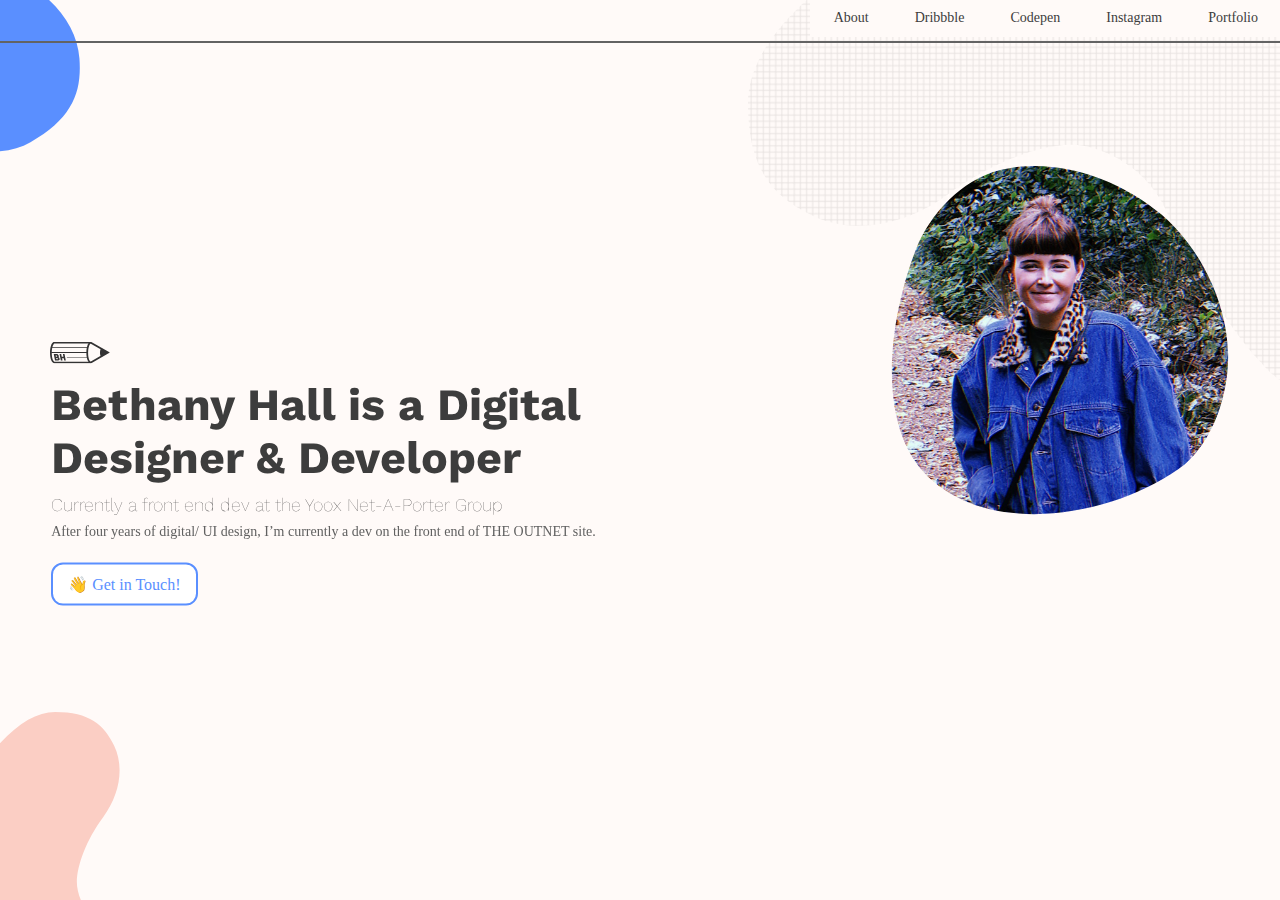
==== index.html @ 17c7e854 "About popup and new image on hp" ====
<!doctype html>
<html lang="en-US">

<head>
	<meta charset="UTF-8">
	<meta http-equiv="X-UA-Compatible" content="IE=edge">
	<meta name="viewport" content="width=device-width, initial-scale=1">
	<title>Bethany Hall</title>
	<link href="css/singlePageTemplate.css" rel="stylesheet" type="text/css">
	<link href="https://fonts.googleapis.com/css?family=Work+Sans" rel="stylesheet">
	<style type="text/css">
	</style>
</head>

<div id="popupbox">
	<div class="menu-bar"><p>about.txt</p><img src="images/hide.svg" id="close" alt=""/></div>
<div class="popuptext"><h2>Hi.</h2><br><p> I'm Beth, a Product Designer/ Developer. Currently doing HTML/CSS at Net-A-Porter.<br> I love interface design, css animation and also making comic books at @bethanyhalldraws. </p>
</div></div>

<body>
	<img src="images/Path 4.svg" id="path2" alt="" />
	<img src="images/Path 3.svg" id="path" alt="" />
	<img src="images/Path 2.svg" id="path1" alt="" />
	<img src="https://res.cloudinary.com/dp0nsev5h/image/upload/v1534453511/Oval2.png" id="oval" alt="" />
	<header class="header-right">
		<a id="button"><img src="images/menu.svg" id="show" alt=""/><img src="images/hide.svg" id="hide" alt=""/></a>
		<div id="Demo1">
			<ul>
				<li class="background-cell"></li>
				<li><a class="active" href="https://www.behance.net/bmhall" target="_blank">Portfolio</a></li>
				<li><a class="active" href="https://www.instagram.com/bethanyhalldraws" target="_blank">Instagram</a></li>
				<li><a class="active" href="https://www.codepen.io/bethanymayhall" target="_blank">Codepen</a></li>
				<li><a class="active" href="https://dribbble.com/bethanyhall" target="_blank">Dribbble</a></li>
				<li><a class="active" id="popup" target="_blank">About</a></li>
			</ul>
		</div>
	</header>

	<div class="item item--style-1"
		data-animation-path-duration="800"
		data-animation-path-easing="easeInOutCubic"
		data-path-elasticity="300"
		data-morph-path="M 189,80.37 C 232.6,46.67 352.5,67.06 350.9,124.1 349.5,173.4 311.7,168 312.4,248.1 312.9,301.1 382.5,319.2 368.5,379.1 349.4,460.6 137.7,467.5 117.6,386.3 98.68,309.7 171.5,292.2 183.6,240.1 195.7,188.2 123.8,130.7 189,80.37 Z"
		data-path-scaleX="0.8"
		data-path-scaleY="1.1"
		data-path-translateX="0"
		data-path-translateY="30"
		data-path-rotate="5"
		data-animation-image-duration="800"
		data-animation-image-easing="easeInOutQuart"
		data-image-elasticity="300"
		data-image-scaleX="1.2"
		data-image-scaleY="1.2"
		data-image-translateX="-20"
		data-image-translateY="-45"
		data-image-rotate="-5"
		data-animation-deco-duration="1300"
		data-animation-deco-easing="easeOutQuad"
		data-deco-elasticity="300"
		data-deco-scaleX="0.8"
		data-deco-scaleY="0.9"
		data-deco-translateX="-5"
		data-deco-translateY="-5"
		data-deco-rotate="2">
	<svg class="item__svg" width="500px" height="500px" viewBox="0 0 500 500" border-radius="280px">
		<clipPath id="clipShape1">
			<path class="item__clippath" d="M 189,80.37 C 243,66.12 307.3,87.28 350.9,124.1 389.3,156.6 417,211.2 418.1,263.4 419.1,305.7 401.8,355.6 368.5,379.1 298.8,428 179.2,446.4 117.6,386.3 65.4,335.3 78.55,230.3 105.5,160.5 119.7,123.6 152.6,89.85 189,80.37 Z" />
		</clipPath>
		<g class="item__deco">
			<use xlink:href="#deco1" />
		</g>
		<g clip-path="url(#clipShape1)">
			<image class="item__img" xlink:href="images/meme.png" x="0" y="0" height="500px" width="500px" />
		</g>
	</svg>
</div>

	<section>
		<div class="textContainer column">
			<img class="logo" src="images/Group 2.svg">
			<h1>Bethany Hall is a Digital Designer & Developer</h1>
			<h2>Currently a front end dev at the Yoox Net-A-Porter Group</h2>
			<p> After four years of digital/ UI design, I’m currently a dev on the front end of THE OUTNET site.</p>
			<a id="contactME" class="wiggle" href="mailto:beth@bmhall.co.uk">👋 Get in Touch!</a>
		</div>
	</section>
</body>
</html>



<script>
	var button = document.getElementById("button"),
		div = document.getElementById("Demo1");
	img = document.getElementById('show');
	img2 = document.getElementById('hide');

	button.addEventListener("click", function() {
		if (div.style.display == 'block') {
			div.style.display = 'none';
			img.style.display = 'block';
			img2.style.display = 'none';
			img.style.animation = 'spin 0.5s';
			img2.style.display = 'spin 0.5s';

		} else {
			div.style.display = 'block';
			img.style.display = 'none';
			img2.style.display = 'block';
			img.style.animation = 'spin 0.5s';
			img2.style.display = 'spin 0.5s';
		}
	});

var popup = document.getElementById("popup"),
popupbox = document.getElementById("popupbox");

popup.addEventListener("click", function() {
		if (popupbox.style.display == 'block') {
			popupbox.style.display = 'none';

		} else {
			popupbox.style.display = 'block';
		}
	});

var	close = document.getElementById("close");

close.addEventListener("click", function() {
	if (popupbox.style.display == 'block') {
		popupbox.style.display = 'none';
	} else {
		popupbox.style.display = 'block';
	}
});

</script>
---- css/singlePageTemplate.css ----
ul > li {
  list-style: none;
}

.item--style-1 {
  float: right;
  position: absolute;
  right: -30px;
  top: 10vh;
}

#popupbox {
  display: none;
  position: absolute;
    width: 50%;
    height: 70%;
    background-color: rgb(255, 255, 255);
    z-index: 11;
    top: 17vh;
    transform: translate(-50%);
    left: 50%;
    min-width: 300px;
    border-radius: 10px;
    -webkit-box-shadow: 0px 0px 46px 0px rgba(0,0,0,0.11);
    -moz-box-shadow: 0px 0px 46px 0px rgba(0,0,0,0.11);
    box-shadow: 0px 0px 46px 0px rgba(0,0,0,0.11);
  }

#close {
  height: 12px;
  padding: 12px;
  float: right;
  }

  .popuptext {
    padding: 20px;
  }

.menu-bar {
  border-bottom: 1px solid #b7b7b7;
    height: 34px;
}

.menu-bar p {
  display: block;
    float: left;
    width: 80%;
    padding: 7px;
}

#me {
  width: 120px;
  margin: auto;
}

li {
  float: right;
}

.background-cell {
  width: 100vw;
  height: 42px;
  position: absolute;
  top: -3px;
  border: 2px solid #636363;
  left: -2px;
  padding: 0;
  z-index: -1;
}

ul {
  margin: 8px;
  padding: 0;
}

body {
  background-color: #fffaf8;
  overflow: hidden;
  margin: 0;
}

header {
  margin: 0;
  margin-top: 0px;
  margin-right: 0;
}

.header-right {
  text-align: right;
  font-family: avenir;
  margin: 0;
  margin-right: -8px;
}

.active {
  padding: 12px 24px 12px 24px;
  color: #3D3D3D;
  font-weight: 500;
  margin-right: -2px;
  text-decoration: none;
  font-size: 14px;
  -webkit-font-smoothing: antialiased;
  -moz-osx-font-smoothing: grayscale;
  background-color: #fffaf8;
}
.active:hover {
  transition: all 0.3s;
  background-color: #5A8FFF;
  color: #fff;
}


.textContainer {
  text-align: left;
  font-family: 'avenir';
  color: #3D3D3D;
  width: 600px;
  margin-right: 10px;
  position: fixed;
  top: 50%;
  transform: translatey(-50%);
  -webkit-animation: anim 3s ease-in;
  margin: 0 0 0 4vw;
}

#button {
  display: none;
}

#Demo1 {
  display: block;
}

.flex-center {
  height: 100vh;
  width: 100vh;
}

.logo {
  width: 60px;
  opacity: 0.8;
  margin: 4px 4px 10px -1px;
}

h1 {
  font-family: 'Work Sans';
  -webkit-font-smoothing: antialiased;
  -moz-osx-font-smoothing: grayscale;
  font-size: 2.8em;
  margin: 0;
  padding-bottom: 10px;
}

h2 {
  font-size: 18px;
  font-weight: 100;
  margin: 0;
  -webkit-font-smoothing: antialiased;
  -moz-osx-font-smoothing: grayscale;
  padding-bottom: 6px;
  font-family: 'Work Sans';
}

p {
  font-size: 14px;
  font-weight: 100;
  margin: 0;
  color: #616161;
  -webkit-font-smoothing: antialiased;
  -moz-osx-font-smoothing: grayscale;
  padding-bottom: 20px;
  font-family: 'avenir';
  line-height: 22px;
}

#contactME {
  padding: 10px 15px;
  border-radius: 12px;
  border: 2px solid #5A8FFF;
  background-color: #fff;
  color: #5A8FFF;
  font-weight: 500;
  text-decoration: none;
  position: absolute;
}

.graphic {
  position: absolute;
  top: 17vh;
  left: 3vw;
  width: 300px;
}

.graphicTwo {
  position: absolute;
  bottom: 7vh;
  right: 3vw;
  width: 300px
}

#path {
  position: fixed;
  z-index: -1;
  right: 0;
  top: 0;
  -webkit-animation: float 6s infinite linear;
}

#path1 {
  position: fixed;
  top: 0;
  left: 0;
  z-index: -1;
  -webkit-animation: float 6s infinite linear;
  width: 80px;
}

#path2 {
  position: fixed;
  bottom: 0;
  left: 0;
  z-index: -1;
}

.wiggle:hover {
  -webkit-animation-name: wiggle;
  -ms-animation-name: wiggle;
  -ms-animation-duration: 1000ms;
  -webkit-animation-duration: 1000ms;
  -webkit-animation-iteration-count: 1;
  -ms-animation-iteration-count: 1;
  -webkit-animation-timing-function: ease-in-out;
  -ms-animation-timing-function: ease-in-out;
}
@keyframes wiggle {
  0% {transform: rotate(10deg);}
  25% {transform: rotate(-10deg);}
  50% {transform: rotate(20deg);}
  75% {transform: rotate(-5deg);}
  100% {transform: rotate(0deg);}
}

#oval {
  position: fixed;
  right: 0;
  transform: translateX(-50%);
  width: 600px;
  bottom: -300px;
  -webkit-animation: animOne 15s infinite linear;
  min-width: 320px;
  z-index: -2;
  opacity: 0.7;
}

.item__svg:hover path {
  d: path("M 189,80.37 C 243,66.12 307.3,87.28 330.9,124.1 389.3,156.6 417,211.2 418.1,263.4 419.1,305.7 401.8,355.6 368.5,379.1 298.8,428 159.2,426.4 117.6,386.3 65.4,335.3 68.55,220.3 99.5,160.5 119.7,113.6 152.6,89.85 189,80.37 Z");
}

@keyframes animOne {
  0% {
    transform: rotate(0deg);
  }

  100% {
    transform: rotate(360deg);
  }
}

@keyframes animIn {
  from {
    opacity: 0;
  }

  to {
    opacity: 1;
  }
}

/* Firefox < 16 */
@-moz-keyframes fadein {
  from {
    opacity: 0;
  }

  to {
    opacity: 1;
  }
}

/* Safari, Chrome and Opera > 12.1 */
@-webkit-keyframes fadein {
  from {
    opacity: 0;
  }

  to {
    opacity: 1;
  }
}

@keyframes float {
  0% {
    transform: translatey(0px);
  }

  50% {
    transform: translatey(-8px);
  }

  100% {
    transform: translatey(0px);
  }
}

@media (max-width: 760px) {
  h1 {
    font-size: 2.5em;
  }

  .item--style-1 {
    display: none;
  }

  #popup {
    display: none;
  }

  .textContainer {
    text-align: left;
    font-family: 'avenir';
    color: #3D3D3D;
    width: 90vw;
    margin-right: 10px;
    position: fixed;
    top: 50%;
    transform: translatey(-50%);
    -webkit-animation: anim 3s ease-in;
    margin: 0 0 0 3vw;
  }

  #oval {
    position: fixed;
    right: 0;
    transform: translateX(-50%);
    width: 500px;
    bottom: -300px;
    -webkit-animation: animOne 15s infinite linear;
    min-width: 320px;
    z-index: -2;
  }
}

@media (max-width: 532px) {
  .active {
    padding: 12px 24px 12px 24px;
    color: #3D3D3D;
    font-weight: 500;
    border-left: none;
    border-right: none;
    border-bottom: none;
    margin: -3px;
    text-decoration: none;
    font-size: 14px;
    -webkit-font-smoothing: antialiased;
    -moz-osx-font-smoothing: grayscale;
    box-shadow: none;
    background-color: #Fff;
    width: 100vw;
    left: 0;
    text-align: center;
  }

  #popup {
    display: none;
  }

  #oval {
    position: fixed;
    right: -270px;
    transform: translateX(-50%);
    width: 500px;
    bottom: -300px;
    -webkit-animation: animOne 15s infinite linear;
    min-width: 320px;
    z-index: -2;
    opacity: 0.7;
  }

  .item--style-1 {
    display: none;
  }

  ul > li {
    list-style: none;
    display: flex;
  }

  li {
    float: none;
  }

  ul {
    margin: 0;
    padding: 0;
    padding: 40px 20px;
  }

  #Demo1 {
    display: none;
    background: white;
    padding-top: 10px;
    height: 100vh;
  }

  #button {
    display: block;
    background: #fff;
    width: 20px;
    height: 18px;
    border-radius: 10px;
    position: fixed;
    right: 10px;
    padding: 14px;
  }

  #hide {
    display: none;
  }
	@  keyframes spin {
    from {
	 opacity: 0;
  }

  to {
    opacity: 1;
  }
}

	.header-right {
	  text-align: right;
	  font-family: avenir;
	  margin: 0;
	  z-index: 10;
	  position: sticky;
		-webkit-transform: translate3d(0,0,0);
	}
}
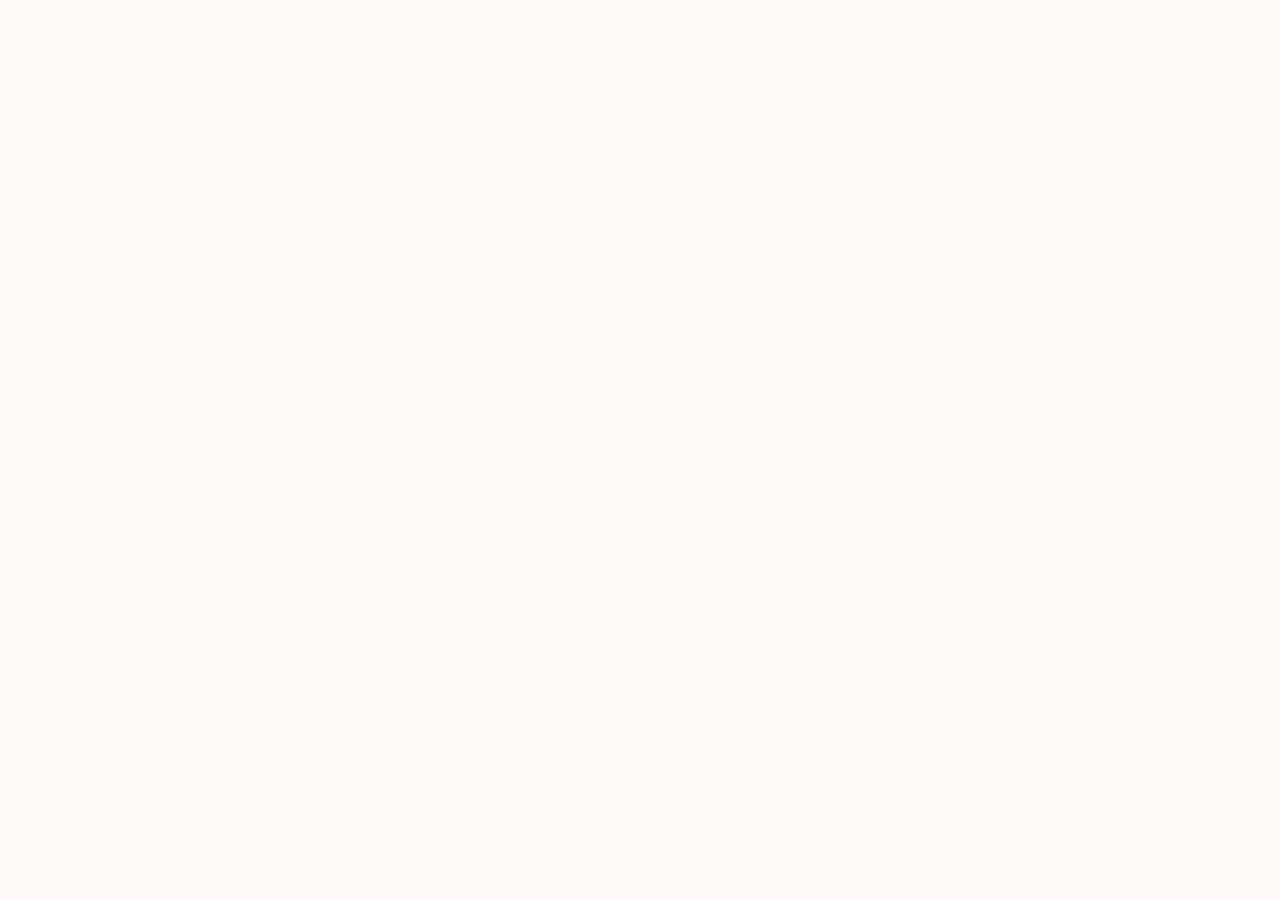
==== commit 8cfdb1d5: "Merge branch 'master' of https://github.com/bethanymayhall/bethanymayhall.github.io" ====
--- a/index.html
+++ b/index.html
@@ -18,6 +18,7 @@
 </div></div>
 
 <body>
+	<div class="fade-in">
 	<img src="images/Path 4.svg" id="path2" alt="" />
 	<img src="images/Path 3.svg" id="path" alt="" />
 	<img src="images/Path 2.svg" id="path1" alt="" />
@@ -78,12 +79,33 @@
 	<section>
 		<div class="textContainer column">
 			<img class="logo" src="images/Group 2.svg">
-			<h1>Bethany Hall is a Digital Designer & Developer</h1>
+			<h1>Bethany Hall is a <br>
+				<div class="designer">Designer & Developer</div></h1>
 			<h2>Currently a front end dev at the Yoox Net-A-Porter Group</h2>
 			<p> After four years of digital/ UI design, I’m currently a dev on the front end of THE OUTNET site.</p>
 			<a id="contactME" class="wiggle" href="mailto:beth@bmhall.co.uk">👋 Get in Touch!</a>
 		</div>
 	</section>
+
+
+<!-- <div class="container">
+  <ul id="slides">
+    <li class="slide showing"><p id="div1">LOREM IPSUM<p> </li>
+    <li class="slide"><p>LOREM IPSUM 2<p></li>
+    <li class="slide"><p>LOREM IPSUM 3<p></li>
+  </ul>
+  <div class="buttons">
+    <button class="controls" id="previous"></button>
+
+    <button class="controls" id="pause" >&#10074;&#10074;</button>
+
+    <button class="controls" id="next"></button>
+  </div>
+</div> -->
+
+
+
+</div>
 </body>
 </html>
 
@@ -110,6 +132,7 @@
 			img.style.animation = 'spin 0.5s';
 			img2.style.display = 'spin 0.5s';
 		}
+<<<<<<< HEAD
 	});
 
 var popup = document.getElementById("popup"),
@@ -134,4 +157,65 @@
 	}
 });
 
+=======
+	}, false);
+
+
+	var controls = document.querySelectorAll('.controls');
+for(var i=0; i<controls.length; i++){
+    controls[i].style.display = 'inline-block';
+}
+
+var slides = document.querySelectorAll('#slides .slide');
+var currentSlide = 0;
+var slideInterval = setInterval(nextSlide,2000);
+clearInterval(slideInterval);
+
+function nextSlide(){
+    goToSlide(currentSlide+1);
+}
+
+function previousSlide(){
+    goToSlide(currentSlide-1);
+}
+
+function goToSlide(n){
+    slides[currentSlide].className = 'slide';
+    currentSlide = (n+slides.length)%slides.length;
+    slides[currentSlide].className = 'slide showing';
+}
+
+
+var playing = true;
+var pauseButton = document.getElementById('pause');
+
+function pauseSlideshow(){
+    pauseButton.innerHTML = '&#9658;'; // play character
+    playing = false;
+    clearInterval(slideInterval);
+}
+
+function playSlideshow(){
+    pauseButton.innerHTML = '&#10074;&#10074;'; // pause character
+    playing = true;
+    slideInterval = setInterval(nextSlide,2000);
+}
+
+pauseButton.onclick = function(){
+    if(playing){ pauseSlideshow(); }
+    else{ playSlideshow(); }
+};
+
+var next = document.getElementById('next');
+var previous = document.getElementById('previous');
+
+next.onclick = function(){
+    pauseSlideshow();
+    nextSlide();
+};
+previous.onclick = function(){
+    pauseSlideshow();
+    previousSlide();
+};
+>>>>>>> c229d250ef3956df2e0560b375f4034134d541c1
 </script>
--- a/css/singlePageTemplate.css
+++ b/css/singlePageTemplate.css
@@ -1,3 +1,22 @@
+.fade-in {
+  opacity:0;  /* make things invisible upon start */
+  -webkit-animation:fadeIn ease-in 1;  /* call our keyframe named fadeIn, use animattion ease-in and repeat it only 1 time */
+  -moz-animation:fadeIn ease-in 1;
+  animation:fadeIn ease-in 1;
+
+  -webkit-animation-fill-mode:forwards;  /* this makes sure that after animation is done we remain at the last keyframe value (opacity: 1)*/
+  -moz-animation-fill-mode:forwards;
+  animation-fill-mode:forwards;
+
+  -webkit-animation-duration:1s;
+  -moz-animation-duration:1s;
+  animation-duration:1s;
+}
+
+@-webkit-keyframes fadeIn { from { opacity:0; } to { opacity:1; } }
+@-moz-keyframes fadeIn { from { opacity:0; } to { opacity:1; } }
+@keyframes fadeIn { from { opacity:0,; } to { opacity:1; } }
+
 ul > li {
   list-style: none;
 }
@@ -151,6 +170,25 @@
   padding-bottom: 10px;
 }
 
+.designer {
+    overflow: hidden;
+    animation: typing 3.5s steps(15, end), blinkcaret .5s step-end infinite;
+    white-space: nowrap;
+      border-right: .1em solid black;
+}
+
+/* The typing effect */
+@keyframes typing {
+  from { width: 0 }
+  to { width: 100% }
+}
+
+/* The typewriter cursor effect */
+@keyframes blinkcaret {
+  from, to { border-color: transparent }
+  50% { border-color: orange }
+}
+
 h2 {
   font-size: 18px;
   font-weight: 100;
@@ -311,6 +349,168 @@
     transform: translatey(0px);
   }
 }
+
+/*
+essential styles:
+these make the slideshow work
+*/
+#slides{
+    position: relative;
+    height: 100vh;
+    padding: 0px;
+    margin: 0px;
+    list-style-type: none;
+    width:100%;
+}
+
+.slide{
+    position: absolute;
+    left: 0px;
+    top: 0px;
+    width: 100%;
+    height: 100%;
+    opacity: 0;
+    z-index: 1;
+
+    -webkit-transition: opacity 1s;
+    -moz-transition: opacity 1s;
+    -o-transition: opacity 1s;
+    transition: opacity 1s;
+}
+
+.showing{
+    opacity: 1;
+    z-index: 2;
+}
+
+
+.controls{
+    display: none;
+}
+
+
+/*
+non-essential styles:
+just for appearance; change whatever you want
+*/
+
+.slide{
+    font-size: 40px;
+    box-sizing: -box;
+    background: #333;
+    color: #fff;
+    width: 500px;
+    height: 400px;
+    float: right;
+  
+  background-size: cover;
+}
+
+/* http://unrestrictedstock.com/wp-content/uploads/snowy-winter-vignette-bokeh-night-snow-falling-free-stock-photo.jpg */
+.slide:nth-of-type(1){
+  background-image: url('https://mir-s3-cdn-cf.behance.net/projects/404/4eaec169146451.5b76163554658.jpg');
+}
+
+/* http://www.dawghousedesignstudio.com/wp-content/uploads/2010/01/25/free-stock-photos-1.jpg */
+.slide:nth-of-type(2){
+  background-image: url('https://mir-s3-cdn-cf.behance.net/projects/404/4eaec169146451.5b76163554658.jpg');
+}
+
+/* http://www.stockfreeimages.com/static/homepage/waterfall-free-stock-photo-244915.jpg */
+.slide:nth-of-type(3){
+  background-image: url('https://mir-s3-cdn-cf.behance.net/projects/404/4eaec169146451.5b76163554658.jpg');
+}
+
+.controls{
+  background: #333;
+  color: #fff;
+  border: none;
+  padding: 20px 0px;
+  font-size: 20px;
+  cursor: pointer;
+  opacity: 0;
+}
+
+.controls:hover,
+.controls:focus{
+  background: #eee;
+  color: #333;
+  opacity: 0;
+}
+
+.container{
+  position: relative;
+}
+
+.buttons{
+  position: absolute;
+  left: 0px;
+  top: 0px;
+  z-index: 10;
+  font-size: 0px;
+  width: 100%;
+  height: 90%;
+    top: 10%;
+}
+
+button #pause {
+  display: none;
+}
+
+/* Safari 4.0 - 8.0 */
+#div1 {-webkit-animation-timing-function: linear;}
+
+
+/* Standard syntax */
+#div1 {animation-timing-function: linear;}
+
+
+/* Safari 4.0 - 8.0 */
+@-webkit-keyframes mymove {
+    from {bottom: 0px;}
+    to {bottom: 50px;}
+}
+
+/* Standard syntax */
+@keyframes mymove {
+    from {bottom: 0px;}
+    to {bottom: 50px;}
+}
+
+#pause {
+  opacity: 0;
+  position: absolute;
+}
+
+#previous {
+  width: 50%;
+  height: 100vh;
+  margin: 0;
+  float: left;
+  cursor: w-resize; 
+}
+
+#next {
+  width: 50%;
+  height: 100vh;
+  margin: 0;
+  float: right;
+  cursor: e-resize; 
+}
+
+
+
+
+
+
+
+
+
+
+
+
+
+
 
 @media (max-width: 760px) {
   h1 {
@@ -350,7 +550,22 @@
   }
 }
 
+<<<<<<< HEAD
 @media (max-width: 532px) {
+=======
+
+
+
+
+
+
+
+
+
+
+
+@media (max-width: 490px) {
+>>>>>>> c229d250ef3956df2e0560b375f4034134d541c1
   .active {
     padding: 12px 24px 12px 24px;
     color: #3D3D3D;
@@ -444,4 +659,8 @@
 	  position: sticky;
 		-webkit-transform: translate3d(0,0,0);
 	}
-}
+
+  .designer {
+    font-size: 0.8em;
+  }
+}
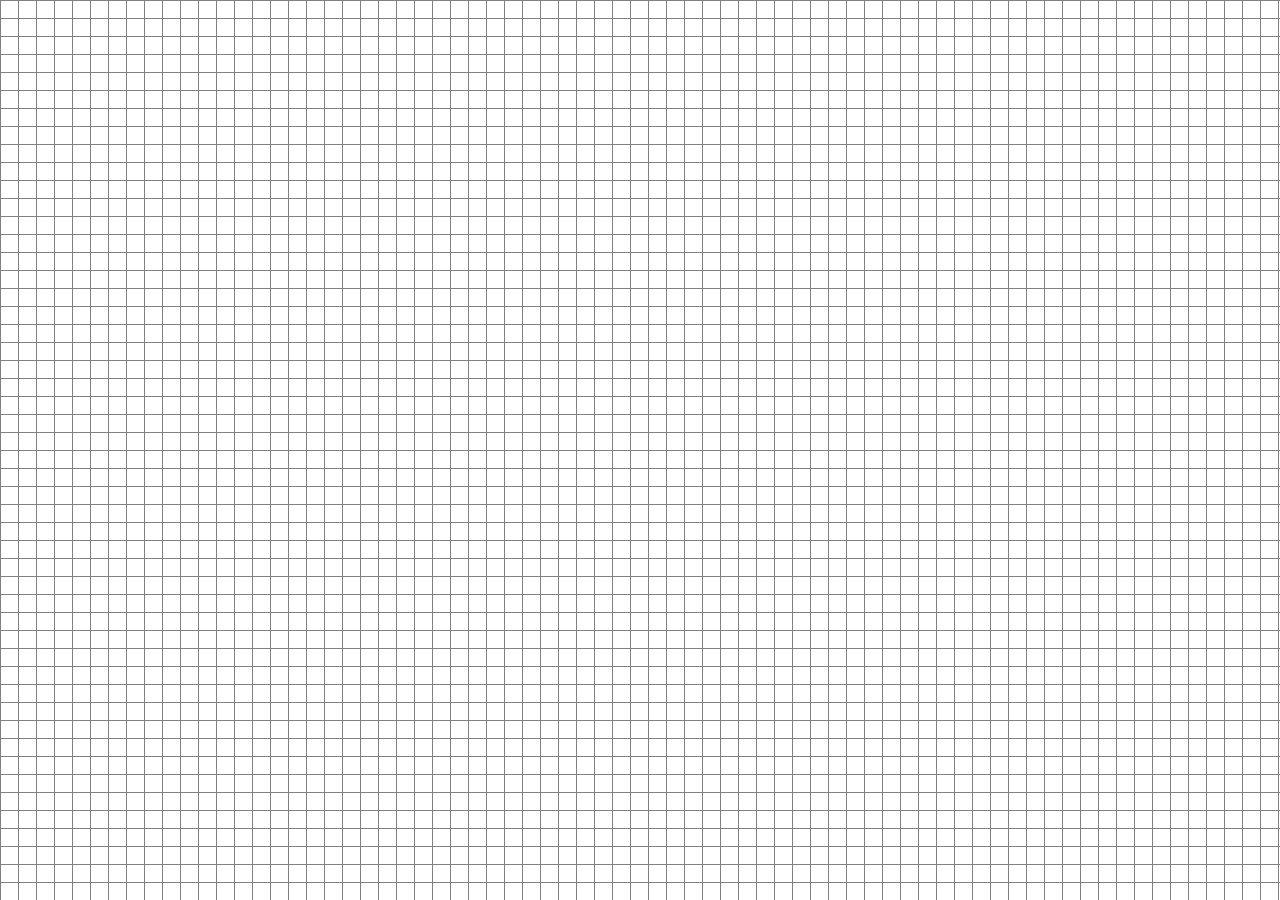
==== commit 161e7dbd: "Design tweaks" ====
--- a/index.html
+++ b/index.html
@@ -14,13 +14,12 @@
 
 <div id="popupbox">
 	<div class="menu-bar"><p>about.txt</p><img src="images/hide.svg" id="close" alt=""/></div>
-<div class="popuptext"><h2>Hi.</h2><br><p> I'm Beth, a Product Designer/ Developer. Currently doing HTML/CSS at Net-A-Porter.<br> I love interface design, css animation and also making comic books at @bethanyhalldraws. </p>
+<div class="popuptext"><h2>Hi.</h2><br><p> I'm Beth, I'm currently Product Designer at Depop. Formerly Design & Development at Yoox Net-a-Porter.<br> I love interface design, css animation and also making comic books at @bethanyhalldraws. </p>
 </div></div>
 
 <body>
 	<div class="fade-in">
 	<img src="images/Path 4.svg" id="path2" alt="" />
-	<img src="images/Path 3.svg" id="path" alt="" />
 	<img src="images/Path 2.svg" id="path1" alt="" />
 	<img src="https://res.cloudinary.com/dp0nsev5h/image/upload/v1534453511/Oval2.png" id="oval" alt="" />
 	<header class="header-right">
@@ -78,32 +77,17 @@
 
 	<section>
 		<div class="textContainer column">
+			<div class="menu-bar"><p>homepage.txt</p><img src="images/hide.svg" id="close" alt=""/></div>
+			<div id="below">
 			<img class="logo" src="images/Group 2.svg">
 			<h1>Bethany Hall is a <br>
 				<div class="designer">Designer & Developer</div></h1>
-			<h2>Currently a front end dev at the Yoox Net-A-Porter Group</h2>
-			<p> After four years of digital/ UI design, I’m currently a dev on the front end of THE OUTNET site.</p>
+			<h2>Currently Product Designer at Depop.</h2>
+			<p> Formerly Design & Development at Yoox Net-a-Porter. </p>
 			<a id="contactME" class="wiggle" href="mailto:beth@bmhall.co.uk">👋 Get in Touch!</a>
 		</div>
+		</div>
 	</section>
-
-
-<!-- <div class="container">
-  <ul id="slides">
-    <li class="slide showing"><p id="div1">LOREM IPSUM<p> </li>
-    <li class="slide"><p>LOREM IPSUM 2<p></li>
-    <li class="slide"><p>LOREM IPSUM 3<p></li>
-  </ul>
-  <div class="buttons">
-    <button class="controls" id="previous"></button>
-
-    <button class="controls" id="pause" >&#10074;&#10074;</button>
-
-    <button class="controls" id="next"></button>
-  </div>
-</div> -->
-
-
 
 </div>
 </body>
@@ -132,7 +116,6 @@
 			img.style.animation = 'spin 0.5s';
 			img2.style.display = 'spin 0.5s';
 		}
-<<<<<<< HEAD
 	});
 
 var popup = document.getElementById("popup"),
@@ -156,66 +139,4 @@
 		popupbox.style.display = 'block';
 	}
 });
-
-=======
-	}, false);
-
-
-	var controls = document.querySelectorAll('.controls');
-for(var i=0; i<controls.length; i++){
-    controls[i].style.display = 'inline-block';
-}
-
-var slides = document.querySelectorAll('#slides .slide');
-var currentSlide = 0;
-var slideInterval = setInterval(nextSlide,2000);
-clearInterval(slideInterval);
-
-function nextSlide(){
-    goToSlide(currentSlide+1);
-}
-
-function previousSlide(){
-    goToSlide(currentSlide-1);
-}
-
-function goToSlide(n){
-    slides[currentSlide].className = 'slide';
-    currentSlide = (n+slides.length)%slides.length;
-    slides[currentSlide].className = 'slide showing';
-}
-
-
-var playing = true;
-var pauseButton = document.getElementById('pause');
-
-function pauseSlideshow(){
-    pauseButton.innerHTML = '&#9658;'; // play character
-    playing = false;
-    clearInterval(slideInterval);
-}
-
-function playSlideshow(){
-    pauseButton.innerHTML = '&#10074;&#10074;'; // pause character
-    playing = true;
-    slideInterval = setInterval(nextSlide,2000);
-}
-
-pauseButton.onclick = function(){
-    if(playing){ pauseSlideshow(); }
-    else{ playSlideshow(); }
-};
-
-var next = document.getElementById('next');
-var previous = document.getElementById('previous');
-
-next.onclick = function(){
-    pauseSlideshow();
-    nextSlide();
-};
-previous.onclick = function(){
-    pauseSlideshow();
-    previousSlide();
-};
->>>>>>> c229d250ef3956df2e0560b375f4034134d541c1
 </script>
--- a/css/singlePageTemplate.css
+++ b/css/singlePageTemplate.css
@@ -78,13 +78,14 @@
 
 .background-cell {
   width: 100vw;
-  height: 42px;
-  position: absolute;
-  top: -3px;
-  border: 2px solid #636363;
-  left: -2px;
-  padding: 0;
-  z-index: -1;
+    height: 42px;
+    position: absolute;
+    top: -3px;
+    border: 2px solid #3d3d3d;
+    left: -2px;
+    padding: 0;
+    z-index: -1;
+    background-color: white;
 }
 
 ul {
@@ -93,7 +94,8 @@
 }
 
 body {
-  background-color: #fffaf8;
+  background-size: 18px 18px;
+    background-image: linear-gradient(to right, grey 1px, transparent 1px), linear-gradient(to bottom, grey 1px, transparent 1px);
   overflow: hidden;
   margin: 0;
 }
@@ -120,7 +122,7 @@
   font-size: 14px;
   -webkit-font-smoothing: antialiased;
   -moz-osx-font-smoothing: grayscale;
-  background-color: #fffaf8;
+  background-color: #fff;
 }
 .active:hover {
   transition: all 0.3s;
@@ -131,15 +133,26 @@
 
 .textContainer {
   text-align: left;
-  font-family: 'avenir';
-  color: #3D3D3D;
-  width: 600px;
-  margin-right: 10px;
-  position: fixed;
-  top: 50%;
-  transform: translatey(-50%);
-  -webkit-animation: anim 3s ease-in;
-  margin: 0 0 0 4vw;
+    font-family: 'avenir';
+    color: #3D3D3D;
+    width: 490px;
+    margin-right: 10px;
+    position: fixed;
+    top: 50%;
+    transform: translatey(-50%);
+    -webkit-animation: anim 3s ease-in;
+    margin: 0 0 0 4vw;
+    background: white;
+    border-radius: 10px;
+    -webkit-box-shadow: 0px 0px 46px 0px rgba(0,0,0,0.11);
+    -moz-box-shadow: 0px 0px 46px 0px rgba(0,0,0,0.11);
+    box-shadow: 0px 0px 46px 0px rgba(0,0,0,0.11);
+    padding-bottom: 50px;
+}
+
+#below {
+  padding: 33px;
+
 }
 
 #button {
@@ -165,7 +178,7 @@
   font-family: 'Work Sans';
   -webkit-font-smoothing: antialiased;
   -moz-osx-font-smoothing: grayscale;
-  font-size: 2.8em;
+  font-size: 2.4em;
   margin: 0;
   padding-bottom: 10px;
 }
@@ -402,7 +415,7 @@
     width: 500px;
     height: 400px;
     float: right;
-  
+
   background-size: cover;
 }
 
@@ -487,7 +500,7 @@
   height: 100vh;
   margin: 0;
   float: left;
-  cursor: w-resize; 
+  cursor: w-resize;
 }
 
 #next {
@@ -495,7 +508,7 @@
   height: 100vh;
   margin: 0;
   float: right;
-  cursor: e-resize; 
+  cursor: e-resize;
 }
 
 
@@ -514,7 +527,7 @@
 
 @media (max-width: 760px) {
   h1 {
-    font-size: 2.5em;
+    font-size: 2em;
   }
 
   .item--style-1 {
@@ -536,6 +549,7 @@
     transform: translatey(-50%);
     -webkit-animation: anim 3s ease-in;
     margin: 0 0 0 3vw;
+    padding-bottom: 40px;
   }
 
   #oval {
@@ -550,22 +564,11 @@
   }
 }
 
-<<<<<<< HEAD
 @media (max-width: 532px) {
-=======
-
-
-
-
-
-
-
-
 
 
 
 @media (max-width: 490px) {
->>>>>>> c229d250ef3956df2e0560b375f4034134d541c1
   .active {
     padding: 12px 24px 12px 24px;
     color: #3D3D3D;
@@ -656,7 +659,7 @@
 	  font-family: avenir;
 	  margin: 0;
 	  z-index: 10;
-	  position: sticky;
+    position: relative;
 		-webkit-transform: translate3d(0,0,0);
 	}
 
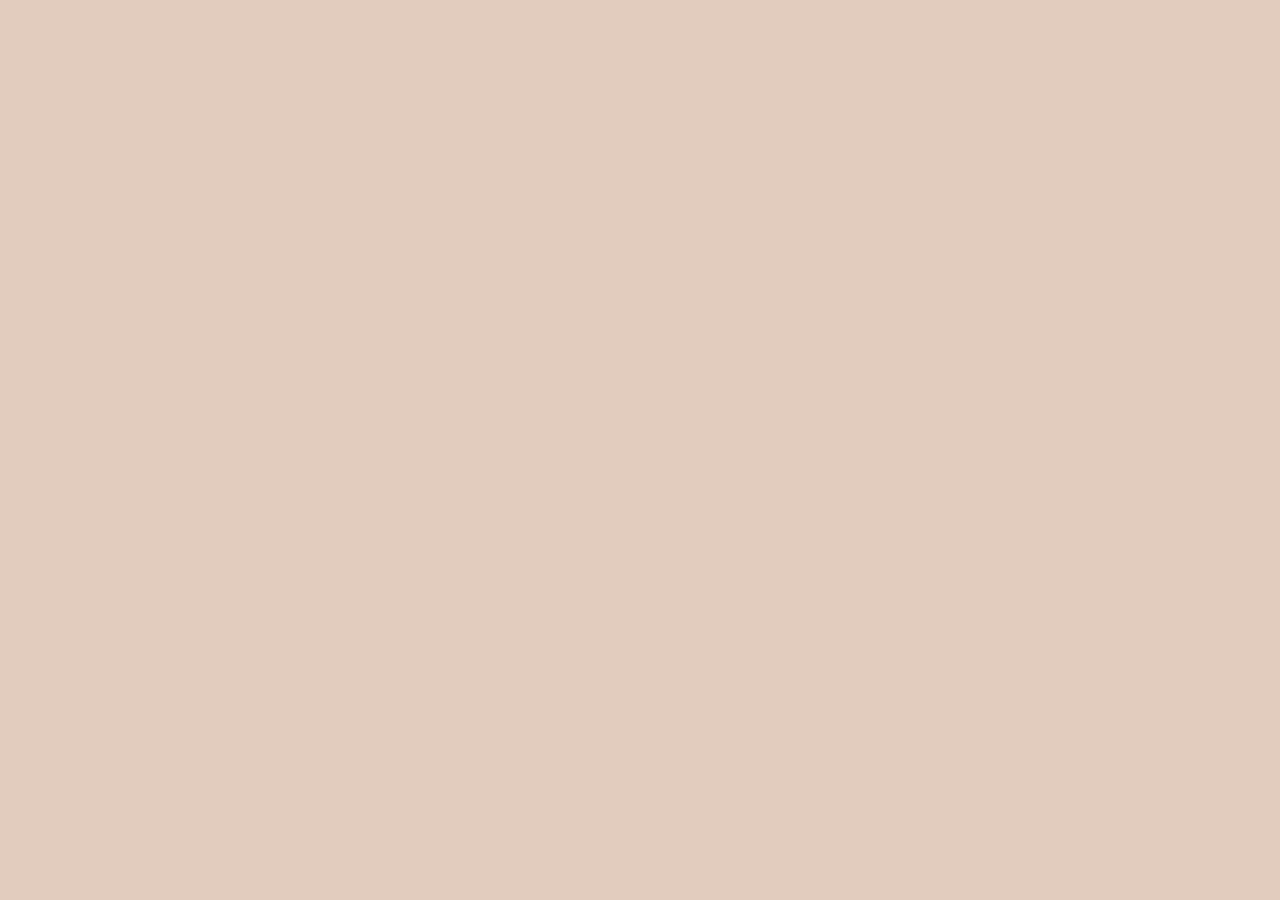
==== commit 868b6684: "Visual changes" ====
--- a/index.html
+++ b/index.html
@@ -19,7 +19,7 @@
 
 <body>
 	<div class="fade-in">
-	<img src="images/Path 4.svg" id="path2" alt="" />
+	<!-- <img src="images/Path 4.svg" id="path2" alt="" /> -->
 	<img src="images/Path 2.svg" id="path1" alt="" />
 	<img src="https://res.cloudinary.com/dp0nsev5h/image/upload/v1534453511/Oval2.png" id="oval" alt="" />
 	<header class="header-right">
@@ -62,7 +62,7 @@
 		data-deco-translateX="-5"
 		data-deco-translateY="-5"
 		data-deco-rotate="2">
-	<svg class="item__svg" width="500px" height="500px" viewBox="0 0 500 500" border-radius="280px">
+	<!-- <svg class="item__svg" width="500px" height="500px" viewBox="0 0 500 500" border-radius="280px">
 		<clipPath id="clipShape1">
 			<path class="item__clippath" d="M 189,80.37 C 243,66.12 307.3,87.28 350.9,124.1 389.3,156.6 417,211.2 418.1,263.4 419.1,305.7 401.8,355.6 368.5,379.1 298.8,428 179.2,446.4 117.6,386.3 65.4,335.3 78.55,230.3 105.5,160.5 119.7,123.6 152.6,89.85 189,80.37 Z" />
 		</clipPath>
@@ -72,19 +72,19 @@
 		<g clip-path="url(#clipShape1)">
 			<image class="item__img" xlink:href="images/meme.png" x="0" y="0" height="500px" width="500px" />
 		</g>
-	</svg>
+	</svg> -->
 </div>
 
 	<section>
 		<div class="textContainer column">
-			<div class="menu-bar"><p>homepage.txt</p><img src="images/hide.svg" id="close" alt=""/></div>
+			<!-- <div class="menu-bar"><p>homepage.txt</p><img src="images/hide.svg" id="close" alt=""/></div> -->
 			<div id="below">
 			<img class="logo" src="images/Group 2.svg">
 			<h1>Bethany Hall is a <br>
-				<div class="designer">Designer & Developer</div></h1>
-			<h2>Currently Product Designer at Depop.</h2>
-			<p> Formerly Design & Development at Yoox Net-a-Porter. </p>
-			<a id="contactME" class="wiggle" href="mailto:beth@bmhall.co.uk">👋 Get in Touch!</a>
+				<div class="designer">Product Designer &<br> Occasional Developer</div></h1>
+			<!-- <h2>Currently Product Designer at Depop.</h2> -->
+			<p> Currently Product Designer at Depop. Formerly Designer & Junior Dev at Yoox Net-a-Porter. </p>
+			<!-- <a id="contactME" class="wiggle" href="mailto:beth@bmhall.co.uk">👋 Get in Touch!</a> -->
 		</div>
 		</div>
 	</section>
--- a/css/singlePageTemplate.css
+++ b/css/singlePageTemplate.css
@@ -85,7 +85,7 @@
     left: -2px;
     padding: 0;
     z-index: -1;
-    background-color: white;
+    /* background-color: white; */
 }
 
 ul {
@@ -95,9 +95,10 @@
 
 body {
   background-size: 18px 18px;
-    background-image: linear-gradient(to right, grey 1px, transparent 1px), linear-gradient(to bottom, grey 1px, transparent 1px);
+    /* background-image: linear-gradient(to right, grey 1px, transparent 1px), linear-gradient(to bottom, grey 1px, transparent 1px); */
   overflow: hidden;
   margin: 0;
+  background-color: rgb(225, 204, 190);
 }
 
 header {
@@ -122,7 +123,7 @@
   font-size: 14px;
   -webkit-font-smoothing: antialiased;
   -moz-osx-font-smoothing: grayscale;
-  background-color: #fff;
+  /* background-color: #fff; */
 }
 .active:hover {
   transition: all 0.3s;
@@ -135,18 +136,18 @@
   text-align: left;
     font-family: 'avenir';
     color: #3D3D3D;
-    width: 490px;
+    /* width: 490px; */
     margin-right: 10px;
     position: fixed;
     top: 50%;
     transform: translatey(-50%);
     -webkit-animation: anim 3s ease-in;
     margin: 0 0 0 4vw;
-    background: white;
+    /* background: white;
     border-radius: 10px;
     -webkit-box-shadow: 0px 0px 46px 0px rgba(0,0,0,0.11);
     -moz-box-shadow: 0px 0px 46px 0px rgba(0,0,0,0.11);
-    box-shadow: 0px 0px 46px 0px rgba(0,0,0,0.11);
+    box-shadow: 0px 0px 46px 0px rgba(0,0,0,0.11); */
     padding-bottom: 50px;
 }
 
@@ -263,7 +264,7 @@
   left: 0;
   z-index: -1;
   -webkit-animation: float 6s infinite linear;
-  width: 80px;
+  width: 110px;
 }
 
 #path2 {
@@ -300,7 +301,7 @@
   -webkit-animation: animOne 15s infinite linear;
   min-width: 320px;
   z-index: -2;
-  opacity: 0.7;
+  opacity: 0.3;
 }
 
 .item__svg:hover path {
@@ -527,7 +528,9 @@
 
 @media (max-width: 760px) {
   h1 {
-    font-size: 2em;
+    font-size: 1.8em;
+    letter-spacing: 0;
+    font-weight: normal
   }
 
   .item--style-1 {
@@ -625,14 +628,14 @@
 
   #Demo1 {
     display: none;
-    background: white;
+    /* background: white; */
     padding-top: 10px;
     height: 100vh;
   }
 
   #button {
     display: block;
-    background: #fff;
+    /* background: #fff; */
     width: 20px;
     height: 18px;
     border-radius: 10px;
@@ -665,5 +668,6 @@
 
   .designer {
     font-size: 0.8em;
-  }
-}
+    font-weight: normal
+  }
+}
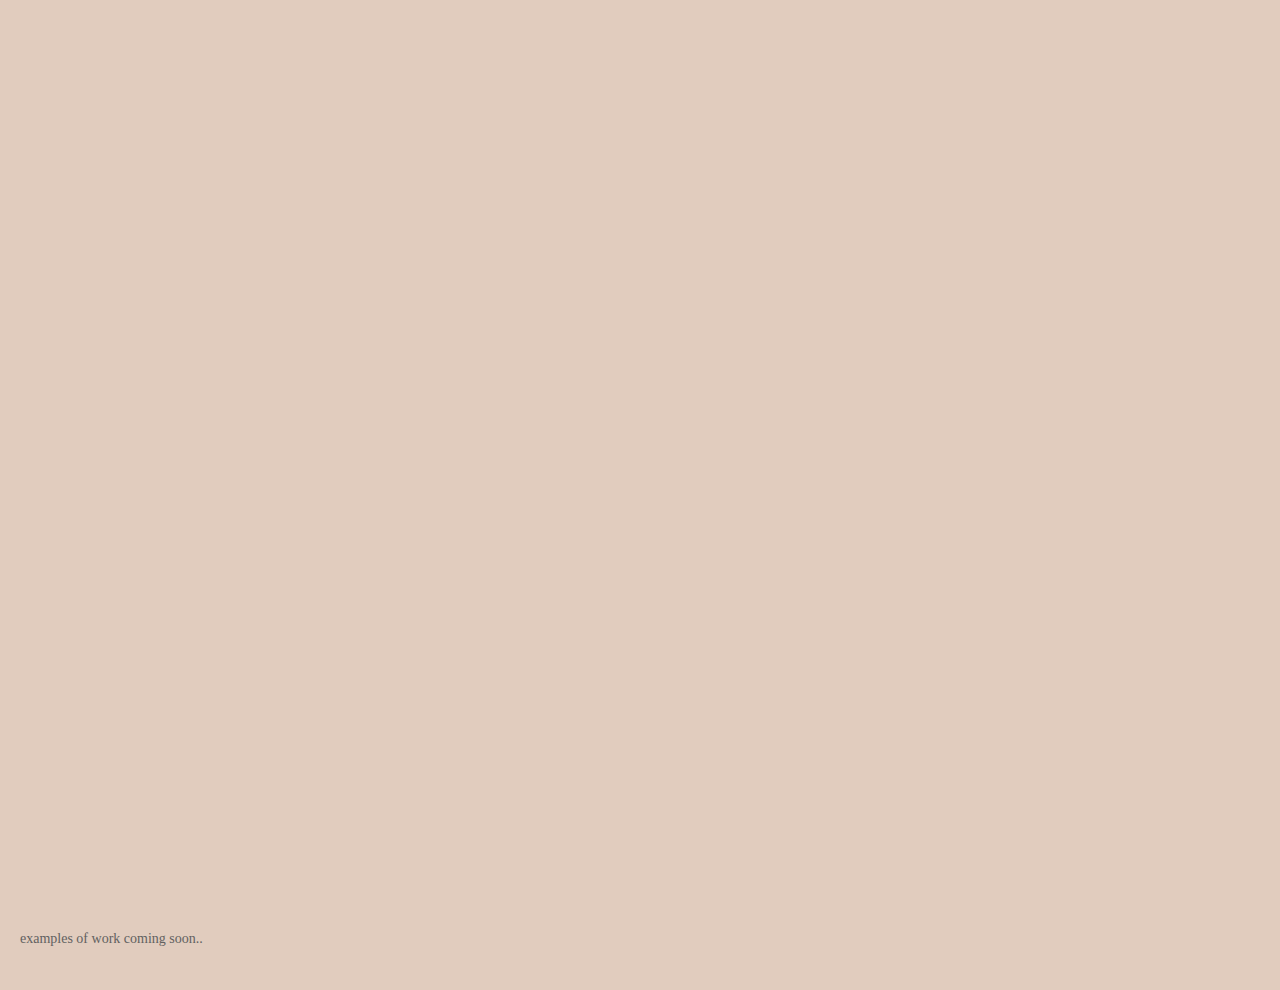
==== commit 3d947dd3: "foundations for more work" ====
--- a/index.html
+++ b/index.html
@@ -14,7 +14,7 @@
 
 <div id="popupbox">
 	<div class="menu-bar"><p>about.txt</p><img src="images/hide.svg" id="close" alt=""/></div>
-<div class="popuptext"><h2>Hi.</h2><br><p> I'm Beth, I'm currently Product Designer at Depop. Formerly Design & Development at Yoox Net-a-Porter.<br> I love interface design, css animation and also making comic books at @bethanyhalldraws. </p>
+<div class="popuptext"><h2>Hi.</h2><br><p> Currently a Product Designer at Depop. Former Designer & Developer at the Yoox Net-a-porter group. I'm now combining my love of good User Experiences with a passion for banishing fast-fashion at Depop HQ, London. I love interface design, learning HTML & CSS and also making comic books at <a target="_blank" href="http://www.instagram.com/bethanyhalldraws">@bethanyhalldraws.</a> </p>
 </div></div>
 
 <body>
@@ -75,7 +75,7 @@
 	</svg> -->
 </div>
 
-	<section>
+	<section class="one" style="height:100vh;">
 		<div class="textContainer column">
 			<!-- <div class="menu-bar"><p>homepage.txt</p><img src="images/hide.svg" id="close" alt=""/></div> -->
 			<div id="below">
@@ -90,6 +90,13 @@
 	</section>
 
 </div>
+<section>
+<div class="exampleone">
+	<p>examples of work coming soon..</p>
+</div>
+</section>
+
+
 </body>
 </html>
 
--- a/css/singlePageTemplate.css
+++ b/css/singlePageTemplate.css
@@ -32,7 +32,6 @@
   display: none;
   position: absolute;
     width: 50%;
-    height: 70%;
     background-color: rgb(255, 255, 255);
     z-index: 11;
     top: 17vh;
@@ -56,7 +55,6 @@
   }
 
 .menu-bar {
-  border-bottom: 1px solid #b7b7b7;
     height: 34px;
 }
 
@@ -81,7 +79,7 @@
     height: 42px;
     position: absolute;
     top: -3px;
-    border: 2px solid #3d3d3d;
+    /* border: 2px solid #3d3d3d; */
     left: -2px;
     padding: 0;
     z-index: -1;
@@ -96,7 +94,7 @@
 body {
   background-size: 18px 18px;
     /* background-image: linear-gradient(to right, grey 1px, transparent 1px), linear-gradient(to bottom, grey 1px, transparent 1px); */
-  overflow: hidden;
+  /* overflow: hidden; */
   margin: 0;
   background-color: rgb(225, 204, 190);
 }
@@ -138,7 +136,7 @@
     color: #3D3D3D;
     /* width: 490px; */
     margin-right: 10px;
-    position: fixed;
+    position: absolute;
     top: 50%;
     transform: translatey(-50%);
     -webkit-animation: anim 3s ease-in;
@@ -182,6 +180,7 @@
   font-size: 2.4em;
   margin: 0;
   padding-bottom: 10px;
+  font-weight: 500;
 }
 
 .designer {
@@ -248,6 +247,11 @@
   bottom: 7vh;
   right: 3vw;
   width: 300px
+}
+
+.exampleone {
+  padding: 20px;
+  width: 100vw;
 }
 
 #path {
